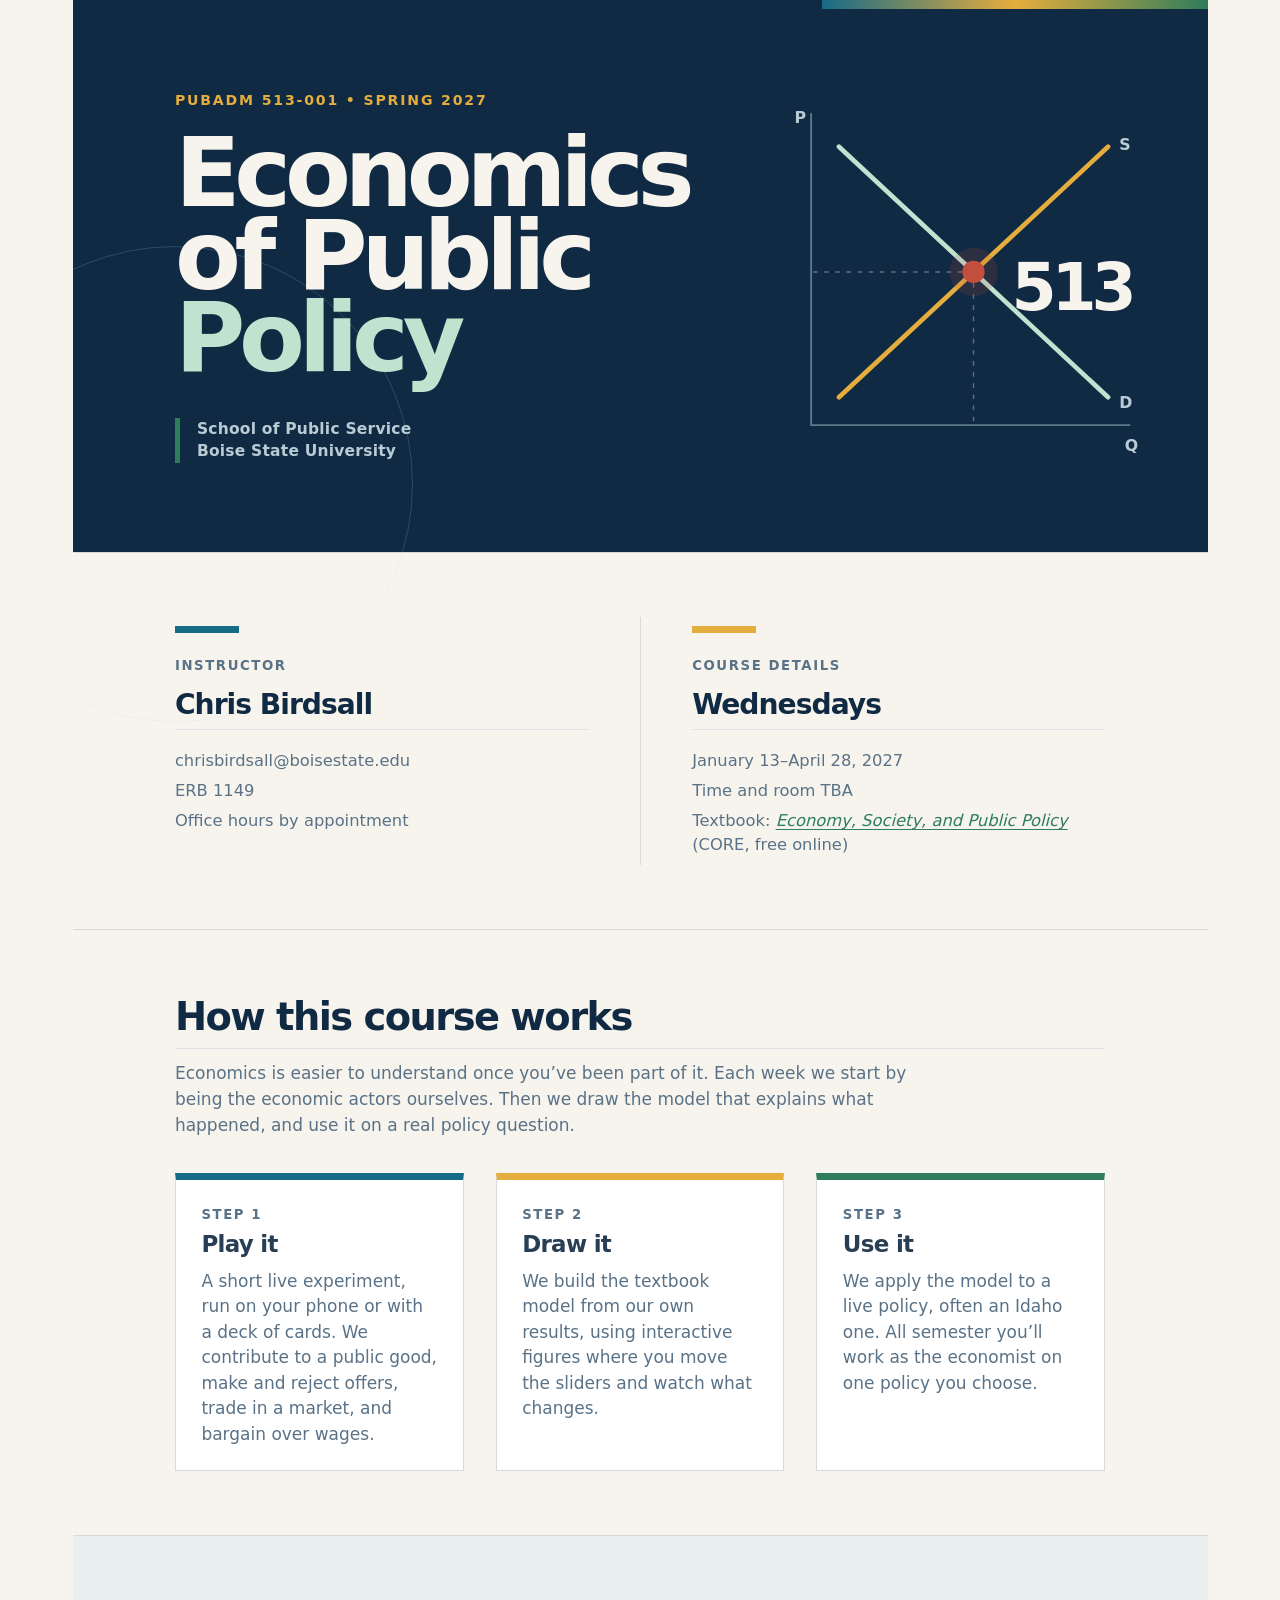
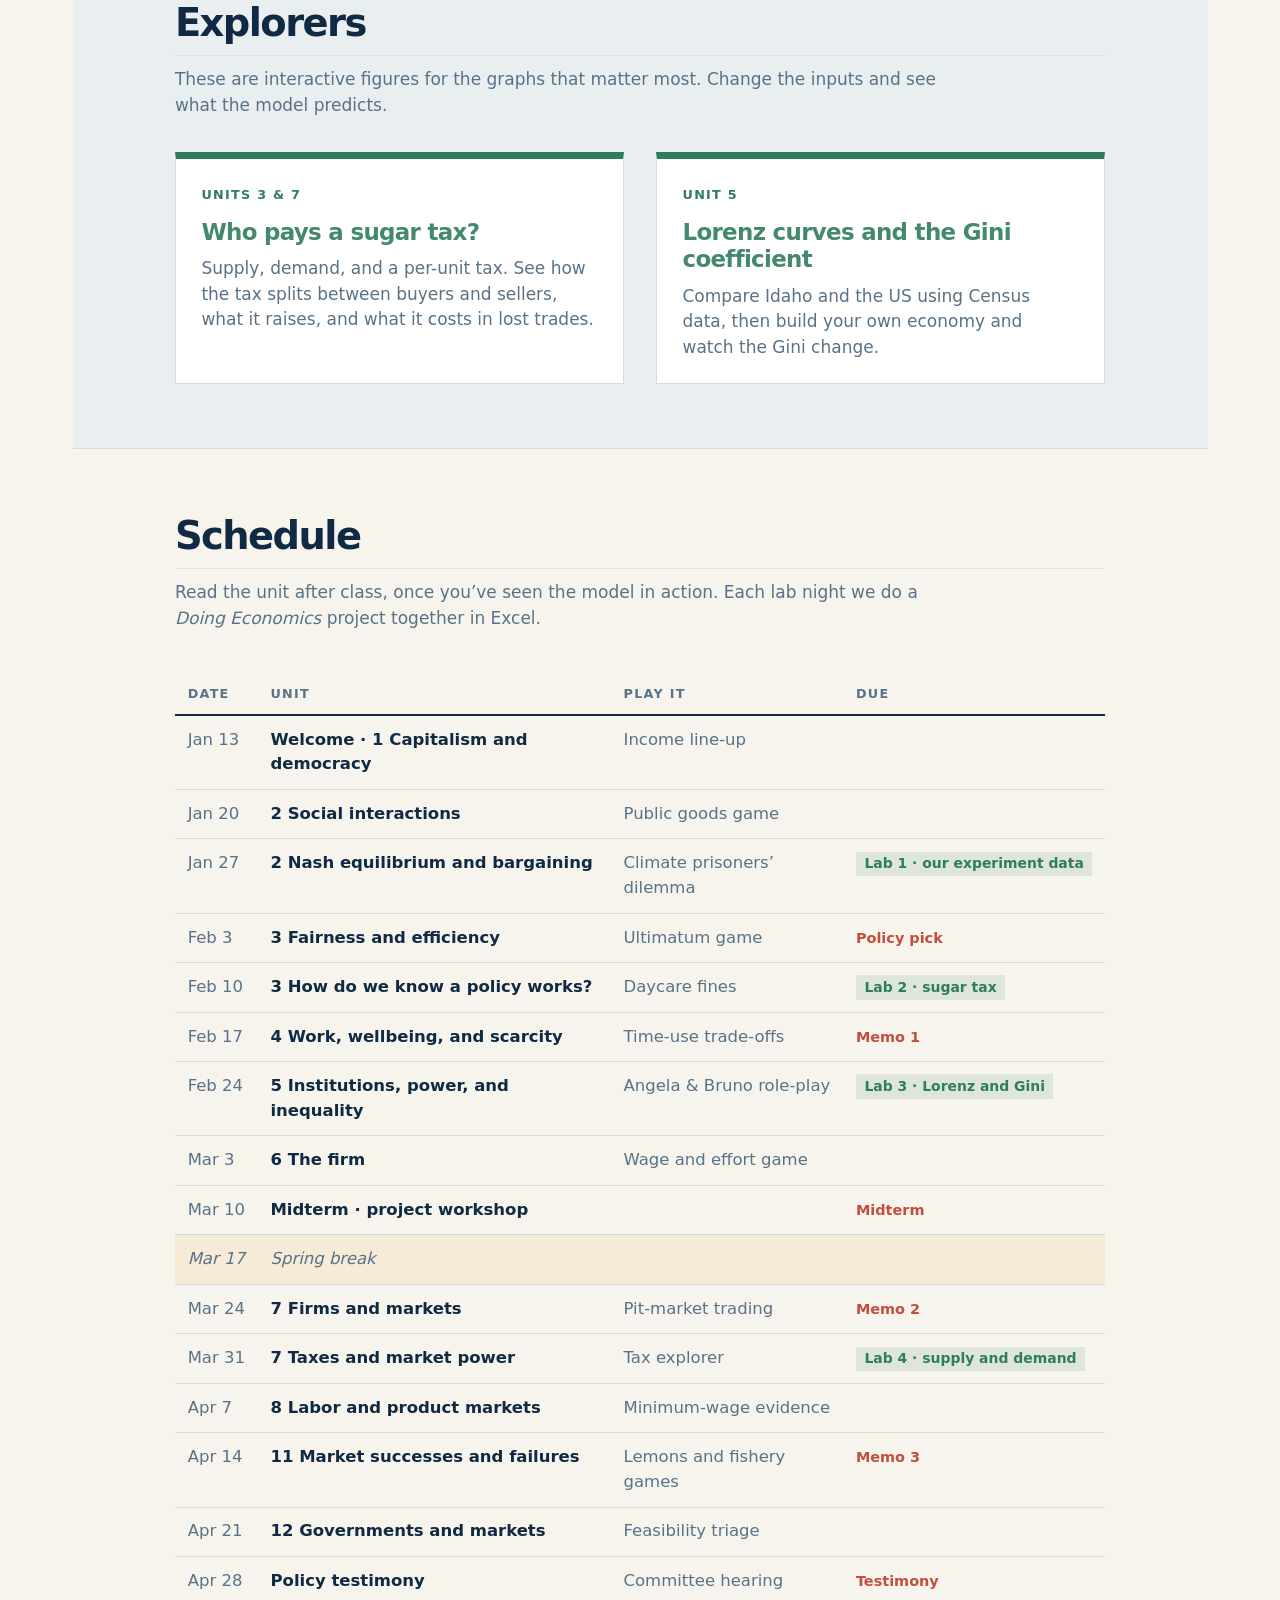
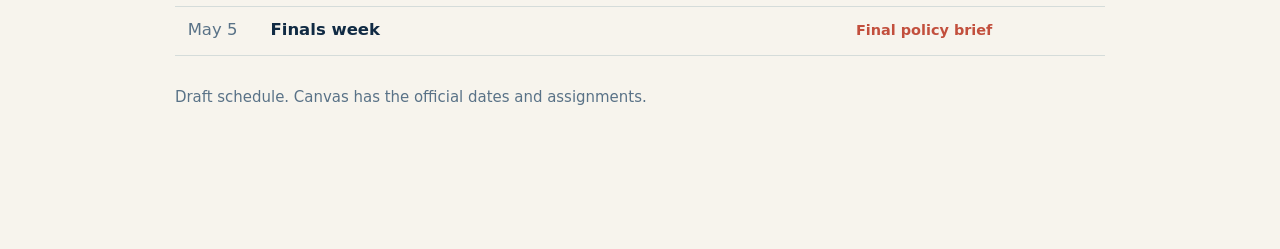
==== docs/index.html @ 313c8756 "Draft PUBADM 513 Spring 2027 course site with tax and Lorenz explorers Co-Authored-By: Claude Opus 5" ====
<!DOCTYPE html>
<html xmlns="http://www.w3.org/1999/xhtml" lang="en" xml:lang="en"><head>

<meta charset="utf-8">
<meta name="generator" content="quarto-1.7.32">

<meta name="viewport" content="width=device-width, initial-scale=1.0, user-scalable=yes">

<meta name="description" content="PUBADM 513-001 Economics of Public Policy, Spring 2027, Boise State University">

<title>Economics of Public Policy – PUBADM 513</title>
<style>
code{white-space: pre-wrap;}
span.smallcaps{font-variant: small-caps;}
div.columns{display: flex; gap: min(4vw, 1.5em);}
div.column{flex: auto; overflow-x: auto;}
div.hanging-indent{margin-left: 1.5em; text-indent: -1.5em;}
ul.task-list{list-style: none;}
ul.task-list li input[type="checkbox"] {
  width: 0.8em;
  margin: 0 0.8em 0.2em -1em; /* quarto-specific, see https://github.com/quarto-dev/quarto-cli/issues/4556 */ 
  vertical-align: middle;
}
</style>


<script src="site_libs/quarto-nav/quarto-nav.js"></script>
<script src="site_libs/clipboard/clipboard.min.js"></script>
<script src="site_libs/quarto-html/quarto.js" type="module"></script>
<script src="site_libs/quarto-html/tabsets/tabsets.js" type="module"></script>
<script src="site_libs/quarto-html/popper.min.js"></script>
<script src="site_libs/quarto-html/tippy.umd.min.js"></script>
<link href="site_libs/quarto-html/tippy.css" rel="stylesheet">
<link href="site_libs/quarto-html/quarto-syntax-highlighting-37eea08aefeeee20ff55810ff984fec1.css" rel="stylesheet" id="quarto-text-highlighting-styles">
<script src="site_libs/bootstrap/bootstrap.min.js"></script>
<link href="site_libs/bootstrap/bootstrap-icons.css" rel="stylesheet">
<link href="site_libs/bootstrap/bootstrap-70a195fd42802aac2c3e40fbd8aa6df2.min.css" rel="stylesheet" append-hash="true" id="quarto-bootstrap" data-mode="light">
<script id="quarto-search-options" type="application/json">{
  "language": {
    "search-no-results-text": "No results",
    "search-matching-documents-text": "matching documents",
    "search-copy-link-title": "Copy link to search",
    "search-hide-matches-text": "Hide additional matches",
    "search-more-match-text": "more match in this document",
    "search-more-matches-text": "more matches in this document",
    "search-clear-button-title": "Clear",
    "search-text-placeholder": "",
    "search-detached-cancel-button-title": "Cancel",
    "search-submit-button-title": "Submit",
    "search-label": "Search"
  }
}</script>


<link rel="stylesheet" href="styles.css">
</head>

<body class="quarto-light">

<div id="quarto-search-results"></div>
<!-- content -->
<div id="quarto-content" class="quarto-container page-columns page-rows-contents page-layout-full">
<!-- sidebar -->
<!-- margin-sidebar -->
    
<!-- main -->
<main class="content column-page" id="quarto-document-content"><header id="title-block-header" class="quarto-title-block"></header>




<div class="course-home">
<div class="course-hero">
<div class="hero-copy">
<div class="hero-kicker">
PUBADM 513-001 <span aria-hidden="true">•</span> Spring 2027
</div>
<h1>
Economics<br>of Public<br><span>Policy</span>
</h1>
<p class="hero-institution">
School of Public Service<br>Boise State University
</p>
</div>
<div class="hero-mark" aria-hidden="true">
<svg viewbox="0 0 400 400" role="presentation">
<path class="axis" d="M40 24 V360 H384"></path> <path class="guide" d="M215 195 V360 M215 195 H40"></path> <line class="demand" x1="70" y1="60" x2="360" y2="330"></line> <line class="supply" x1="70" y1="330" x2="360" y2="60"></line> <circle class="eq-halo" cx="215" cy="195" r="26"></circle> <circle class="eq" cx="215" cy="195" r="12"></circle> <text class="num" x="256" y="236">513</text> <text class="lbl" x="372" y="64">S</text> <text class="lbl" x="372" y="342">D</text> <text class="lbl" x="22" y="34">P</text> <text class="lbl" x="378" y="388">Q</text>
</svg>
</div>
</div>
<div class="course-information">
<div class="info-panel instructor-panel">
<p class="section-label">
Instructor
</p>
<section id="chris-birdsall" class="level2">
<h2 data-anchor-id="chris-birdsall">Chris Birdsall</h2>
<p>
chrisbirdsall@boisestate.edu
</p>
<p>
ERB 1149
</p>
<p>
Office hours by appointment
</p>
</section>
</div>
<div class="info-panel details-panel">
<p class="section-label">
Course details
</p>
<section id="wednesdays" class="level2">
<h2 data-anchor-id="wednesdays">Wednesdays</h2>
<p>
January 13–April 28, 2027
</p>
<p>
Time and room TBA
</p>
<p>
Textbook: <a href="https://books.core-econ.org/espp/index.html"><em>Economy, Society, and Public Policy</em></a> (CORE, free online)
</p>
</section>
</div>
</div>
<section id="how-this-course-works" class="level2 course-section">
<h2 data-anchor-id="how-this-course-works">How this course works</h2>
<p class="lede">
Economics is easier to understand once you’ve been part of it. Each week we start by being the economic actors ourselves. Then we draw the model that explains what happened, and use it on a real policy question.
</p>
<div class="step-grid">
<div class="step">
<div class="step-number">
Step 1
</div>
<h3>
Play it
</h3>
<p>
A short live experiment, run on your phone or with a deck of cards. We contribute to a public good, make and reject offers, trade in a market, and bargain over wages.
</p>
</div>
<div class="step">
<div class="step-number">
Step 2
</div>
<h3>
Draw it
</h3>
<p>
We build the textbook model from our own results, using interactive figures where you move the sliders and watch what changes.
</p>
</div>
<div class="step">
<div class="step-number">
Step 3
</div>
<h3>
Use it
</h3>
<p>
We apply the model to a live policy, often an Idaho one. All semester you’ll work as the economist on one policy you choose.
</p>
</div>
</div>
</section>
<section id="explorers" class="level2 course-section alt">
<h2 data-anchor-id="explorers">Explorers</h2>
<p class="lede">
These are interactive figures for the graphs that matter most. Change the inputs and see what the model predicts.
</p>
<div class="card-grid">
<div class="card">
<div class="card-tag">
Units 3 &amp; 7
</div>
<h3>
<a href="explorers/tax.html">Who pays a sugar tax?</a>
</h3>
<p>
Supply, demand, and a per-unit tax. See how the tax splits between buyers and sellers, what it raises, and what it costs in lost trades.
</p>
</div>
<div class="card">
<div class="card-tag">
Unit 5
</div>
<h3>
<a href="explorers/lorenz.html">Lorenz curves and the Gini coefficient</a>
</h3>
<p>
Compare Idaho and the US using Census data, then build your own economy and watch the Gini change.
</p>
</div>
</div>
</section>
<section id="schedule" class="level2 course-section">
<h2 data-anchor-id="schedule">Schedule</h2>
<p class="lede">
Read the unit after class, once you’ve seen the model in action. Each lab night we do a <em>Doing Economics</em> project together in Excel.
</p>
<div class="schedule-wrap">
<table class="schedule">
<thead>
<tr>
<th>
Date
</th>
<th>
Unit
</th>
<th>
Play it
</th>
<th>
Due
</th>
</tr>
</thead>
<tbody>
<tr>
<td>
Jan 13
</td>
<td>
<span class="unit">Welcome · 1 Capitalism and democracy</span>
</td>
<td class="play">
Income line-up
</td>
<td>
</td>
</tr>
<tr>
<td>
Jan 20
</td>
<td>
<span class="unit">2 Social interactions</span>
</td>
<td class="play">
Public goods game
</td>
<td>
</td>
</tr>
<tr>
<td>
Jan 27
</td>
<td>
<span class="unit">2 Nash equilibrium and bargaining</span>
</td>
<td class="play">
Climate prisoners’ dilemma
</td>
<td>
<span class="lab">Lab 1 · our experiment data</span>
</td>
</tr>
<tr>
<td>
Feb 3
</td>
<td>
<span class="unit">3 Fairness and efficiency</span>
</td>
<td class="play">
Ultimatum game
</td>
<td>
<span class="due">Policy pick</span>
</td>
</tr>
<tr>
<td>
Feb 10
</td>
<td>
<span class="unit">3 How do we know a policy works?</span>
</td>
<td class="play">
Daycare fines
</td>
<td>
<span class="lab">Lab 2 · sugar tax</span>
</td>
</tr>
<tr>
<td>
Feb 17
</td>
<td>
<span class="unit">4 Work, wellbeing, and scarcity</span>
</td>
<td class="play">
Time-use trade-offs
</td>
<td>
<span class="due">Memo 1</span>
</td>
</tr>
<tr>
<td>
Feb 24
</td>
<td>
<span class="unit">5 Institutions, power, and inequality</span>
</td>
<td class="play">
Angela &amp; Bruno role-play
</td>
<td>
<span class="lab">Lab 3 · Lorenz and Gini</span>
</td>
</tr>
<tr>
<td>
Mar 3
</td>
<td>
<span class="unit">6 The firm</span>
</td>
<td class="play">
Wage and effort game
</td>
<td>
</td>
</tr>
<tr>
<td>
Mar 10
</td>
<td>
<span class="unit">Midterm · project workshop</span>
</td>
<td class="play">
</td>
<td>
<span class="due">Midterm</span>
</td>
</tr>
<tr class="break">
<td>
Mar 17
</td>
<td colspan="3">
Spring break
</td>
</tr>
<tr>
<td>
Mar 24
</td>
<td>
<span class="unit">7 Firms and markets</span>
</td>
<td class="play">
Pit-market trading
</td>
<td>
<span class="due">Memo 2</span>
</td>
</tr>
<tr>
<td>
Mar 31
</td>
<td>
<span class="unit">7 Taxes and market power</span>
</td>
<td class="play">
Tax explorer
</td>
<td>
<span class="lab">Lab 4 · supply and demand</span>
</td>
</tr>
<tr>
<td>
Apr 7
</td>
<td>
<span class="unit">8 Labor and product markets</span>
</td>
<td class="play">
Minimum-wage evidence
</td>
<td>
</td>
</tr>
<tr>
<td>
Apr 14
</td>
<td>
<span class="unit">11 Market successes and failures</span>
</td>
<td class="play">
Lemons and fishery games
</td>
<td>
<span class="due">Memo 3</span>
</td>
</tr>
<tr>
<td>
Apr 21
</td>
<td>
<span class="unit">12 Governments and markets</span>
</td>
<td class="play">
Feasibility triage
</td>
<td>
</td>
</tr>
<tr>
<td>
Apr 28
</td>
<td>
<span class="unit">Policy testimony</span>
</td>
<td class="play">
Committee hearing
</td>
<td>
<span class="due">Testimony</span>
</td>
</tr>
<tr>
<td>
May 5
</td>
<td>
<span class="unit">Finals week</span>
</td>
<td class="play">
</td>
<td>
<span class="due">Final policy brief</span>
</td>
</tr>
</tbody>
</table>
</div>
<p class="draft-note">
Draft schedule. Canvas has the official dates and assignments.
</p>
</section>
</div>



</main> <!-- /main -->
<script id="quarto-html-after-body" type="application/javascript">
  window.document.addEventListener("DOMContentLoaded", function (event) {
    const isCodeAnnotation = (el) => {
      for (const clz of el.classList) {
        if (clz.startsWith('code-annotation-')) {                     
          return true;
        }
      }
      return false;
    }
    const onCopySuccess = function(e) {
      // button target
      const button = e.trigger;
      // don't keep focus
      button.blur();
      // flash "checked"
      button.classList.add('code-copy-button-checked');
      var currentTitle = button.getAttribute("title");
      button.setAttribute("title", "Copied!");
      let tooltip;
      if (window.bootstrap) {
        button.setAttribute("data-bs-toggle", "tooltip");
        button.setAttribute("data-bs-placement", "left");
        button.setAttribute("data-bs-title", "Copied!");
        tooltip = new bootstrap.Tooltip(button, 
          { trigger: "manual", 
            customClass: "code-copy-button-tooltip",
            offset: [0, -8]});
        tooltip.show();    
      }
      setTimeout(function() {
        if (tooltip) {
          tooltip.hide();
          button.removeAttribute("data-bs-title");
          button.removeAttribute("data-bs-toggle");
          button.removeAttribute("data-bs-placement");
        }
        button.setAttribute("title", currentTitle);
        button.classList.remove('code-copy-button-checked');
      }, 1000);
      // clear code selection
      e.clearSelection();
    }
    const getTextToCopy = function(trigger) {
        const codeEl = trigger.previousElementSibling.cloneNode(true);
        for (const childEl of codeEl.children) {
          if (isCodeAnnotation(childEl)) {
            childEl.remove();
          }
        }
        return codeEl.innerText;
    }
    const clipboard = new window.ClipboardJS('.code-copy-button:not([data-in-quarto-modal])', {
      text: getTextToCopy
    });
    clipboard.on('success', onCopySuccess);
    if (window.document.getElementById('quarto-embedded-source-code-modal')) {
      const clipboardModal = new window.ClipboardJS('.code-copy-button[data-in-quarto-modal]', {
        text: getTextToCopy,
        container: window.document.getElementById('quarto-embedded-source-code-modal')
      });
      clipboardModal.on('success', onCopySuccess);
    }
      var localhostRegex = new RegExp(/^(?:http|https):\/\/localhost\:?[0-9]*\//);
      var mailtoRegex = new RegExp(/^mailto:/);
        var filterRegex = new RegExp("https:\/\/pubadm513\.classes\.chrisbirdsall\.com");
      var isInternal = (href) => {
          return filterRegex.test(href) || localhostRegex.test(href) || mailtoRegex.test(href);
      }
      // Inspect non-navigation links and adorn them if external
     var links = window.document.querySelectorAll('a[href]:not(.nav-link):not(.navbar-brand):not(.toc-action):not(.sidebar-link):not(.sidebar-item-toggle):not(.pagination-link):not(.no-external):not([aria-hidden]):not(.dropdown-item):not(.quarto-navigation-tool):not(.about-link)');
      for (var i=0; i<links.length; i++) {
        const link = links[i];
        if (!isInternal(link.href)) {
          // undo the damage that might have been done by quarto-nav.js in the case of
          // links that we want to consider external
          if (link.dataset.originalHref !== undefined) {
            link.href = link.dataset.originalHref;
          }
        }
      }
    function tippyHover(el, contentFn, onTriggerFn, onUntriggerFn) {
      const config = {
        allowHTML: true,
        maxWidth: 500,
        delay: 100,
        arrow: false,
        appendTo: function(el) {
            return el.parentElement;
        },
        interactive: true,
        interactiveBorder: 10,
        theme: 'quarto',
        placement: 'bottom-start',
      };
      if (contentFn) {
        config.content = contentFn;
      }
      if (onTriggerFn) {
        config.onTrigger = onTriggerFn;
      }
      if (onUntriggerFn) {
        config.onUntrigger = onUntriggerFn;
      }
      window.tippy(el, config); 
    }
    const noterefs = window.document.querySelectorAll('a[role="doc-noteref"]');
    for (var i=0; i<noterefs.length; i++) {
      const ref = noterefs[i];
      tippyHover(ref, function() {
        // use id or data attribute instead here
        let href = ref.getAttribute('data-footnote-href') || ref.getAttribute('href');
        try { href = new URL(href).hash; } catch {}
        const id = href.replace(/^#\/?/, "");
        const note = window.document.getElementById(id);
        if (note) {
          return note.innerHTML;
        } else {
          return "";
        }
      });
    }
    const xrefs = window.document.querySelectorAll('a.quarto-xref');
    const processXRef = (id, note) => {
      // Strip column container classes
      const stripColumnClz = (el) => {
        el.classList.remove("page-full", "page-columns");
        if (el.children) {
          for (const child of el.children) {
            stripColumnClz(child);
          }
        }
      }
      stripColumnClz(note)
      if (id === null || id.startsWith('sec-')) {
        // Special case sections, only their first couple elements
        const container = document.createElement("div");
        if (note.children && note.children.length > 2) {
          container.appendChild(note.children[0].cloneNode(true));
          for (let i = 1; i < note.children.length; i++) {
            const child = note.children[i];
            if (child.tagName === "P" && child.innerText === "") {
              continue;
            } else {
              container.appendChild(child.cloneNode(true));
              break;
            }
          }
          if (window.Quarto?.typesetMath) {
            window.Quarto.typesetMath(container);
          }
          return container.innerHTML
        } else {
          if (window.Quarto?.typesetMath) {
            window.Quarto.typesetMath(note);
          }
          return note.innerHTML;
        }
      } else {
        // Remove any anchor links if they are present
        const anchorLink = note.querySelector('a.anchorjs-link');
        if (anchorLink) {
          anchorLink.remove();
        }
        if (window.Quarto?.typesetMath) {
          window.Quarto.typesetMath(note);
        }
        if (note.classList.contains("callout")) {
          return note.outerHTML;
        } else {
          return note.innerHTML;
        }
      }
    }
    for (var i=0; i<xrefs.length; i++) {
      const xref = xrefs[i];
      tippyHover(xref, undefined, function(instance) {
        instance.disable();
        let url = xref.getAttribute('href');
        let hash = undefined; 
        if (url.startsWith('#')) {
          hash = url;
        } else {
          try { hash = new URL(url).hash; } catch {}
        }
        if (hash) {
          const id = hash.replace(/^#\/?/, "");
          const note = window.document.getElementById(id);
          if (note !== null) {
            try {
              const html = processXRef(id, note.cloneNode(true));
              instance.setContent(html);
            } finally {
              instance.enable();
              instance.show();
            }
          } else {
            // See if we can fetch this
            fetch(url.split('#')[0])
            .then(res => res.text())
            .then(html => {
              const parser = new DOMParser();
              const htmlDoc = parser.parseFromString(html, "text/html");
              const note = htmlDoc.getElementById(id);
              if (note !== null) {
                const html = processXRef(id, note);
                instance.setContent(html);
              } 
            }).finally(() => {
              instance.enable();
              instance.show();
            });
          }
        } else {
          // See if we can fetch a full url (with no hash to target)
          // This is a special case and we should probably do some content thinning / targeting
          fetch(url)
          .then(res => res.text())
          .then(html => {
            const parser = new DOMParser();
            const htmlDoc = parser.parseFromString(html, "text/html");
            const note = htmlDoc.querySelector('main.content');
            if (note !== null) {
              // This should only happen for chapter cross references
              // (since there is no id in the URL)
              // remove the first header
              if (note.children.length > 0 && note.children[0].tagName === "HEADER") {
                note.children[0].remove();
              }
              const html = processXRef(null, note);
              instance.setContent(html);
            } 
          }).finally(() => {
            instance.enable();
            instance.show();
          });
        }
      }, function(instance) {
      });
    }
        let selectedAnnoteEl;
        const selectorForAnnotation = ( cell, annotation) => {
          let cellAttr = 'data-code-cell="' + cell + '"';
          let lineAttr = 'data-code-annotation="' +  annotation + '"';
          const selector = 'span[' + cellAttr + '][' + lineAttr + ']';
          return selector;
        }
        const selectCodeLines = (annoteEl) => {
          const doc = window.document;
          const targetCell = annoteEl.getAttribute("data-target-cell");
          const targetAnnotation = annoteEl.getAttribute("data-target-annotation");
          const annoteSpan = window.document.querySelector(selectorForAnnotation(targetCell, targetAnnotation));
          const lines = annoteSpan.getAttribute("data-code-lines").split(",");
          const lineIds = lines.map((line) => {
            return targetCell + "-" + line;
          })
          let top = null;
          let height = null;
          let parent = null;
          if (lineIds.length > 0) {
              //compute the position of the single el (top and bottom and make a div)
              const el = window.document.getElementById(lineIds[0]);
              top = el.offsetTop;
              height = el.offsetHeight;
              parent = el.parentElement.parentElement;
            if (lineIds.length > 1) {
              const lastEl = window.document.getElementById(lineIds[lineIds.length - 1]);
              const bottom = lastEl.offsetTop + lastEl.offsetHeight;
              height = bottom - top;
            }
            if (top !== null && height !== null && parent !== null) {
              // cook up a div (if necessary) and position it 
              let div = window.document.getElementById("code-annotation-line-highlight");
              if (div === null) {
                div = window.document.createElement("div");
                div.setAttribute("id", "code-annotation-line-highlight");
                div.style.position = 'absolute';
                parent.appendChild(div);
              }
              div.style.top = top - 2 + "px";
              div.style.height = height + 4 + "px";
              div.style.left = 0;
              let gutterDiv = window.document.getElementById("code-annotation-line-highlight-gutter");
              if (gutterDiv === null) {
                gutterDiv = window.document.createElement("div");
                gutterDiv.setAttribute("id", "code-annotation-line-highlight-gutter");
                gutterDiv.style.position = 'absolute';
                const codeCell = window.document.getElementById(targetCell);
                const gutter = codeCell.querySelector('.code-annotation-gutter');
                gutter.appendChild(gutterDiv);
              }
              gutterDiv.style.top = top - 2 + "px";
              gutterDiv.style.height = height + 4 + "px";
            }
            selectedAnnoteEl = annoteEl;
          }
        };
        const unselectCodeLines = () => {
          const elementsIds = ["code-annotation-line-highlight", "code-annotation-line-highlight-gutter"];
          elementsIds.forEach((elId) => {
            const div = window.document.getElementById(elId);
            if (div) {
              div.remove();
            }
          });
          selectedAnnoteEl = undefined;
        };
          // Handle positioning of the toggle
      window.addEventListener(
        "resize",
        throttle(() => {
          elRect = undefined;
          if (selectedAnnoteEl) {
            selectCodeLines(selectedAnnoteEl);
          }
        }, 10)
      );
      function throttle(fn, ms) {
      let throttle = false;
      let timer;
        return (...args) => {
          if(!throttle) { // first call gets through
              fn.apply(this, args);
              throttle = true;
          } else { // all the others get throttled
              if(timer) clearTimeout(timer); // cancel #2
              timer = setTimeout(() => {
                fn.apply(this, args);
                timer = throttle = false;
              }, ms);
          }
        };
      }
        // Attach click handler to the DT
        const annoteDls = window.document.querySelectorAll('dt[data-target-cell]');
        for (const annoteDlNode of annoteDls) {
          annoteDlNode.addEventListener('click', (event) => {
            const clickedEl = event.target;
            if (clickedEl !== selectedAnnoteEl) {
              unselectCodeLines();
              const activeEl = window.document.querySelector('dt[data-target-cell].code-annotation-active');
              if (activeEl) {
                activeEl.classList.remove('code-annotation-active');
              }
              selectCodeLines(clickedEl);
              clickedEl.classList.add('code-annotation-active');
            } else {
              // Unselect the line
              unselectCodeLines();
              clickedEl.classList.remove('code-annotation-active');
            }
          });
        }
    const findCites = (el) => {
      const parentEl = el.parentElement;
      if (parentEl) {
        const cites = parentEl.dataset.cites;
        if (cites) {
          return {
            el,
            cites: cites.split(' ')
          };
        } else {
          return findCites(el.parentElement)
        }
      } else {
        return undefined;
      }
    };
    var bibliorefs = window.document.querySelectorAll('a[role="doc-biblioref"]');
    for (var i=0; i<bibliorefs.length; i++) {
      const ref = bibliorefs[i];
      const citeInfo = findCites(ref);
      if (citeInfo) {
        tippyHover(citeInfo.el, function() {
          var popup = window.document.createElement('div');
          citeInfo.cites.forEach(function(cite) {
            var citeDiv = window.document.createElement('div');
            citeDiv.classList.add('hanging-indent');
            citeDiv.classList.add('csl-entry');
            var biblioDiv = window.document.getElementById('ref-' + cite);
            if (biblioDiv) {
              citeDiv.innerHTML = biblioDiv.innerHTML;
            }
            popup.appendChild(citeDiv);
          });
          return popup.innerHTML;
        });
      }
    }
  });
  </script>
</div> <!-- /content -->




</body></html>
---- docs/site_libs/quarto-html/tippy.css ----
.tippy-box[data-animation=fade][data-state=hidden]{opacity:0}[data-tippy-root]{max-width:calc(100vw - 10px)}.tippy-box{position:relative;background-color:#333;color:#fff;border-radius:4px;font-size:14px;line-height:1.4;white-space:normal;outline:0;transition-property:transform,visibility,opacity}.tippy-box[data-placement^=top]>.tippy-arrow{bottom:0}.tippy-box[data-placement^=top]>.tippy-arrow:before{bottom:-7px;left:0;border-width:8px 8px 0;border-top-color:initial;transform-origin:center top}.tippy-box[data-placement^=bottom]>.tippy-arrow{top:0}.tippy-box[data-placement^=bottom]>.tippy-arrow:before{top:-7px;left:0;border-width:0 8px 8px;border-bottom-color:initial;transform-origin:center bottom}.tippy-box[data-placement^=left]>.tippy-arrow{right:0}.tippy-box[data-placement^=left]>.tippy-arrow:before{border-width:8px 0 8px 8px;border-left-color:initial;right:-7px;transform-origin:center left}.tippy-box[data-placement^=right]>.tippy-arrow{left:0}.tippy-box[data-placement^=right]>.tippy-arrow:before{left:-7px;border-width:8px 8px 8px 0;border-right-color:initial;transform-origin:center right}.tippy-box[data-inertia][data-state=visible]{transition-timing-function:cubic-bezier(.54,1.5,.38,1.11)}.tippy-arrow{width:16px;height:16px;color:#333}.tippy-arrow:before{content:"";position:absolute;border-color:transparent;border-style:solid}.tippy-content{position:relative;padding:5px 9px;z-index:1}
---- docs/site_libs/quarto-html/quarto-syntax-highlighting-37eea08aefeeee20ff55810ff984fec1.css ----
/* quarto syntax highlight colors */
:root {
  --quarto-hl-ot-color: #003B4F;
  --quarto-hl-at-color: #657422;
  --quarto-hl-ss-color: #20794D;
  --quarto-hl-an-color: #5E5E5E;
  --quarto-hl-fu-color: #4758AB;
  --quarto-hl-st-color: #20794D;
  --quarto-hl-cf-color: #003B4F;
  --quarto-hl-op-color: #5E5E5E;
  --quarto-hl-er-color: #AD0000;
  --quarto-hl-bn-color: #AD0000;
  --quarto-hl-al-color: #AD0000;
  --quarto-hl-va-color: #111111;
  --quarto-hl-bu-color: inherit;
  --quarto-hl-ex-color: inherit;
  --quarto-hl-pp-color: #AD0000;
  --quarto-hl-in-color: #5E5E5E;
  --quarto-hl-vs-color: #20794D;
  --quarto-hl-wa-color: #5E5E5E;
  --quarto-hl-do-color: #5E5E5E;
  --quarto-hl-im-color: #00769E;
  --quarto-hl-ch-color: #20794D;
  --quarto-hl-dt-color: #AD0000;
  --quarto-hl-fl-color: #AD0000;
  --quarto-hl-co-color: #5E5E5E;
  --quarto-hl-cv-color: #5E5E5E;
  --quarto-hl-cn-color: #8f5902;
  --quarto-hl-sc-color: #5E5E5E;
  --quarto-hl-dv-color: #AD0000;
  --quarto-hl-kw-color: #003B4F;
}

/* other quarto variables */
:root {
  --quarto-font-monospace: SFMono-Regular, Menlo, Monaco, Consolas, "Liberation Mono", "Courier New", monospace;
}

/* syntax highlight based on Pandoc's rules */
pre > code.sourceCode > span {
  color: #003B4F;
}

code.sourceCode > span {
  color: #003B4F;
}

div.sourceCode,
div.sourceCode pre.sourceCode {
  color: #003B4F;
}

/* Normal */
code span {
  color: #003B4F;
}

/* Alert */
code span.al {
  color: #AD0000;
  font-style: inherit;
}

/* Annotation */
code span.an {
  color: #5E5E5E;
  font-style: inherit;
}

/* Attribute */
code span.at {
  color: #657422;
  font-style: inherit;
}

/* BaseN */
code span.bn {
  color: #AD0000;
  font-style: inherit;
}

/* BuiltIn */
code span.bu {
  font-style: inherit;
}

/* ControlFlow */
code span.cf {
  color: #003B4F;
  font-weight: bold;
  font-style: inherit;
}

/* Char */
code span.ch {
  color: #20794D;
  font-style: inherit;
}

/* Constant */
code span.cn {
  color: #8f5902;
  font-style: inherit;
}

/* Comment */
code span.co {
  color: #5E5E5E;
  font-style: inherit;
}

/* CommentVar */
code span.cv {
  color: #5E5E5E;
  font-style: italic;
}

/* Documentation */
code span.do {
  color: #5E5E5E;
  font-style: italic;
}

/* DataType */
code span.dt {
  color: #AD0000;
  font-style: inherit;
}

/* DecVal */
code span.dv {
  color: #AD0000;
  font-style: inherit;
}

/* Error */
code span.er {
  color: #AD0000;
  font-style: inherit;
}

/* Extension */
code span.ex {
  font-style: inherit;
}

/* Float */
code span.fl {
  color: #AD0000;
  font-style: inherit;
}

/* Function */
code span.fu {
  color: #4758AB;
  font-style: inherit;
}

/* Import */
code span.im {
  color: #00769E;
  font-style: inherit;
}

/* Information */
code span.in {
  color: #5E5E5E;
  font-style: inherit;
}

/* Keyword */
code span.kw {
  color: #003B4F;
  font-weight: bold;
  font-style: inherit;
}

/* Operator */
code span.op {
  color: #5E5E5E;
  font-style: inherit;
}

/* Other */
code span.ot {
  color: #003B4F;
  font-style: inherit;
}

/* Preprocessor */
code span.pp {
  color: #AD0000;
  font-style: inherit;
}

/* SpecialChar */
code span.sc {
  color: #5E5E5E;
  font-style: inherit;
}

/* SpecialString */
code span.ss {
  color: #20794D;
  font-style: inherit;
}

/* String */
code span.st {
  color: #20794D;
  font-style: inherit;
}

/* Variable */
code span.va {
  color: #111111;
  font-style: inherit;
}

/* VerbatimString */
code span.vs {
  color: #20794D;
  font-style: inherit;
}

/* Warning */
code span.wa {
  color: #5E5E5E;
  font-style: italic;
}

.prevent-inlining {
  content: "</";
}

/*# sourceMappingURL=27d3d809615f7771493d095567f04340.css.map */
---- docs/styles.css ----
/* Page-specific refinements live here; the shared visual system is in styles.scss. */

body:has(.course-home) #title-block-header {
  display: none;
}

/* Observable Inputs: give slider labels room so they don't wrap into columns */
form[class^="oi-"] {
  --label-width: 230px;
  --input-width: 320px;
}
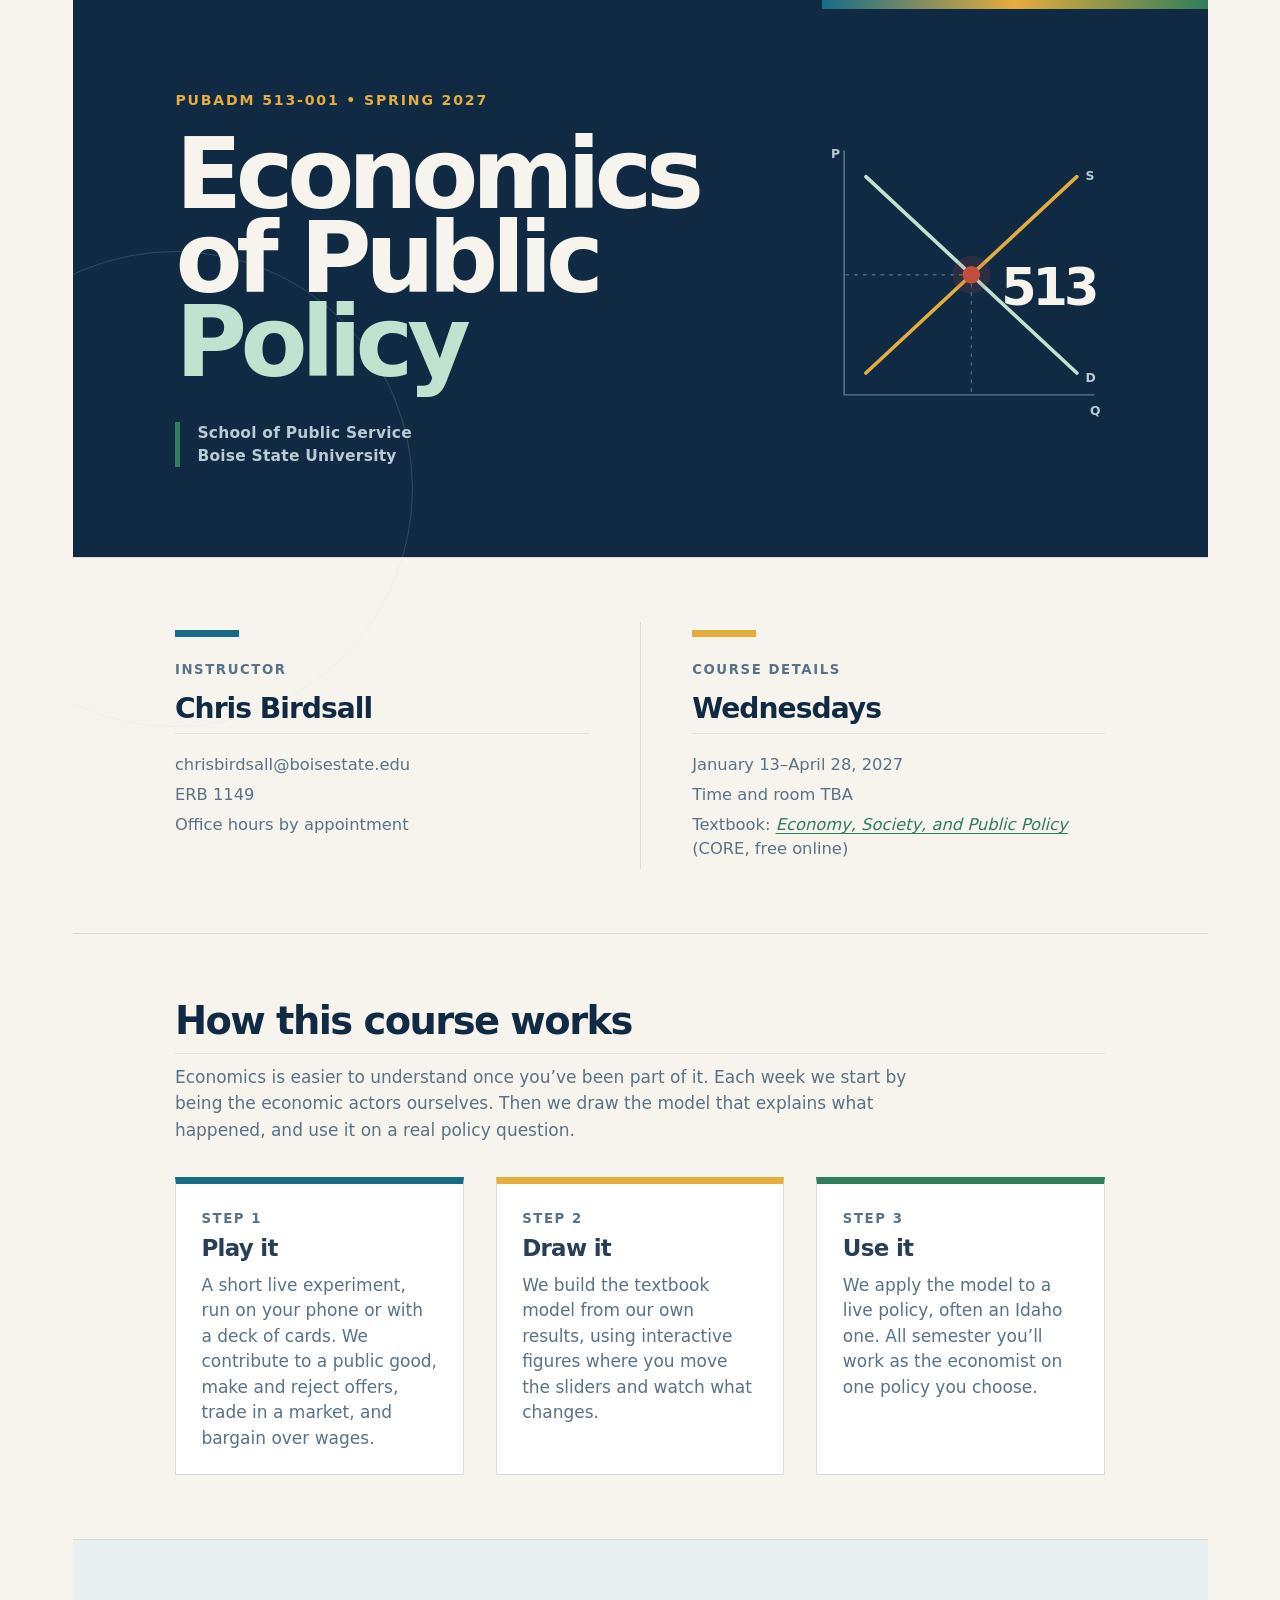
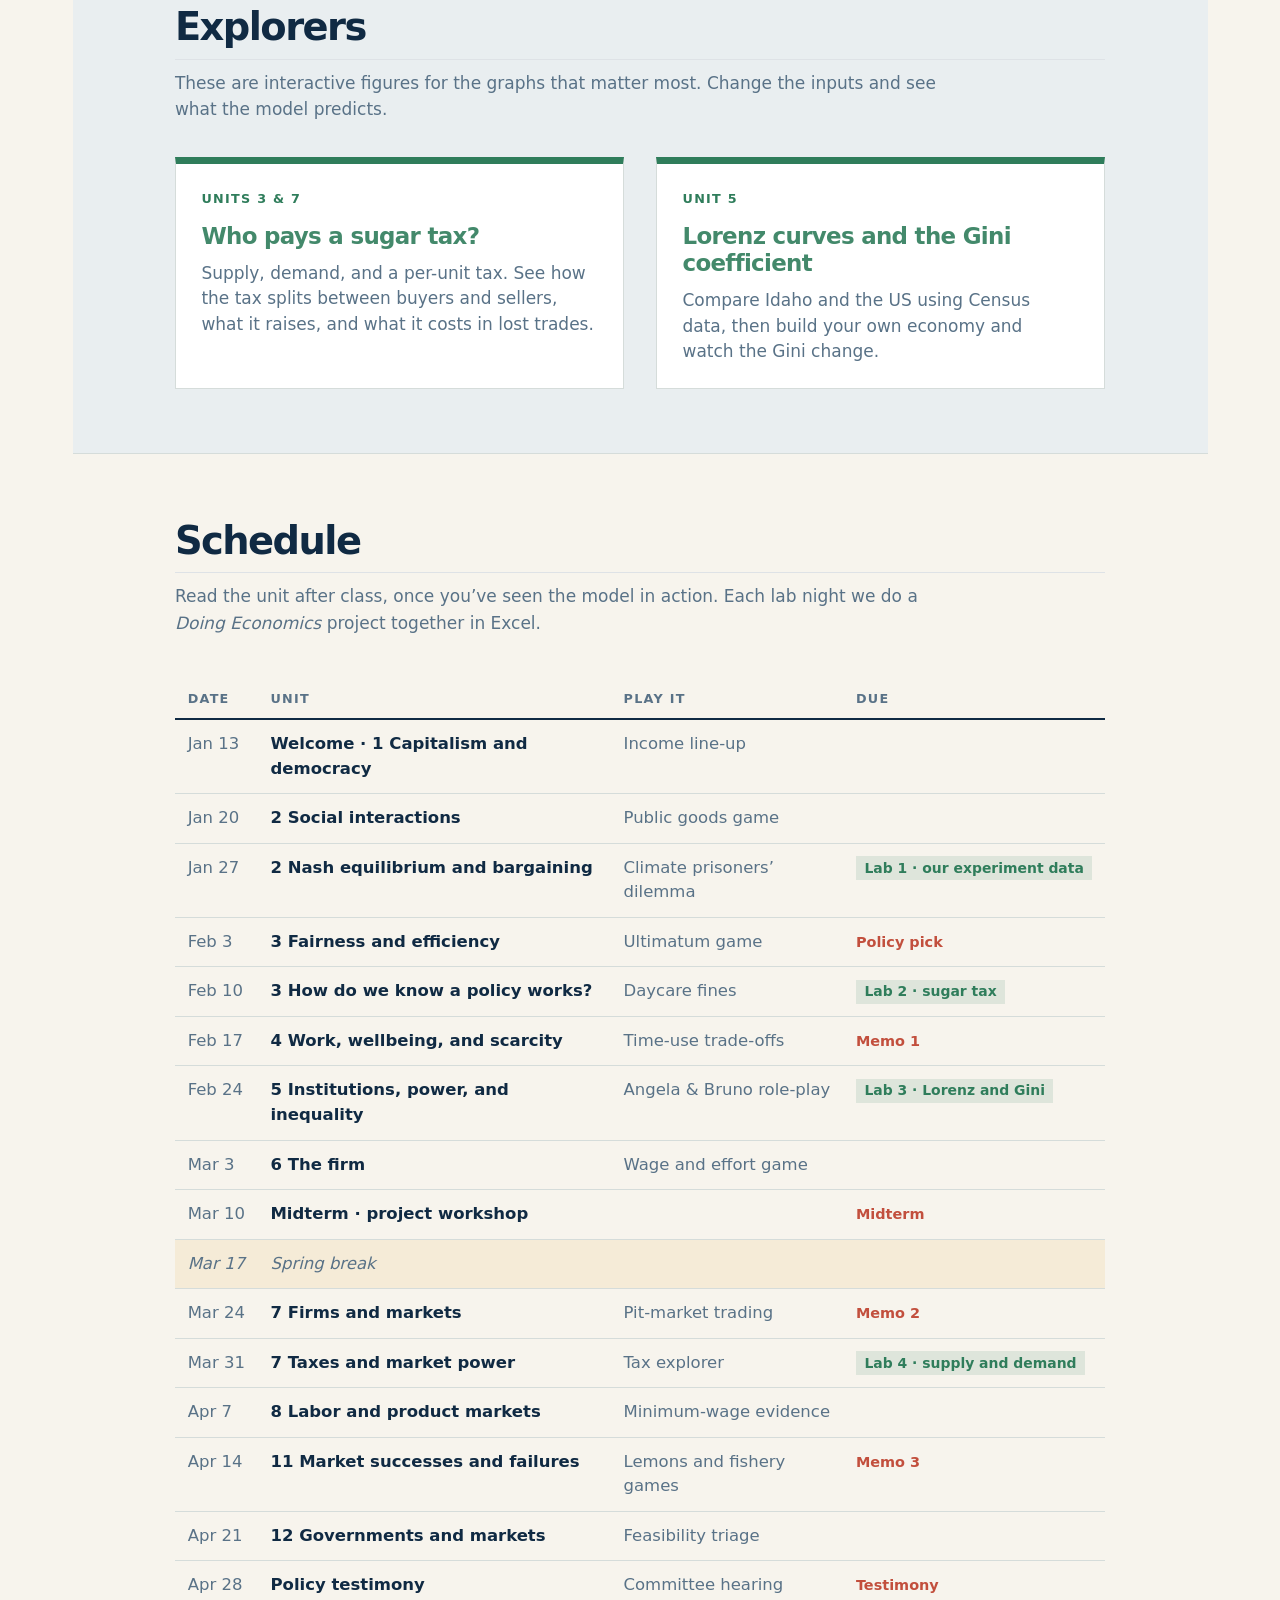
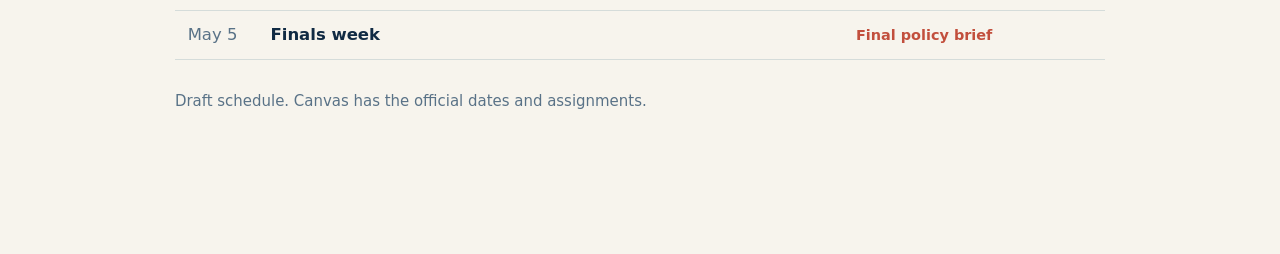
==== commit 669b6da8: "Keep hero headline inside its column so it can't cover the graph's P label Size the title to the her" ====
--- a/docs/index.html
+++ b/docs/index.html
@@ -34,7 +34,7 @@
 <link href="site_libs/quarto-html/quarto-syntax-highlighting-37eea08aefeeee20ff55810ff984fec1.css" rel="stylesheet" id="quarto-text-highlighting-styles">
 <script src="site_libs/bootstrap/bootstrap.min.js"></script>
 <link href="site_libs/bootstrap/bootstrap-icons.css" rel="stylesheet">
-<link href="site_libs/bootstrap/bootstrap-70a195fd42802aac2c3e40fbd8aa6df2.min.css" rel="stylesheet" append-hash="true" id="quarto-bootstrap" data-mode="light">
+<link href="site_libs/bootstrap/bootstrap-2bef5eab3c28948dac5544dc826d9c38.min.css" rel="stylesheet" append-hash="true" id="quarto-bootstrap" data-mode="light">
 <script id="quarto-search-options" type="application/json">{
   "language": {
     "search-no-results-text": "No results",
